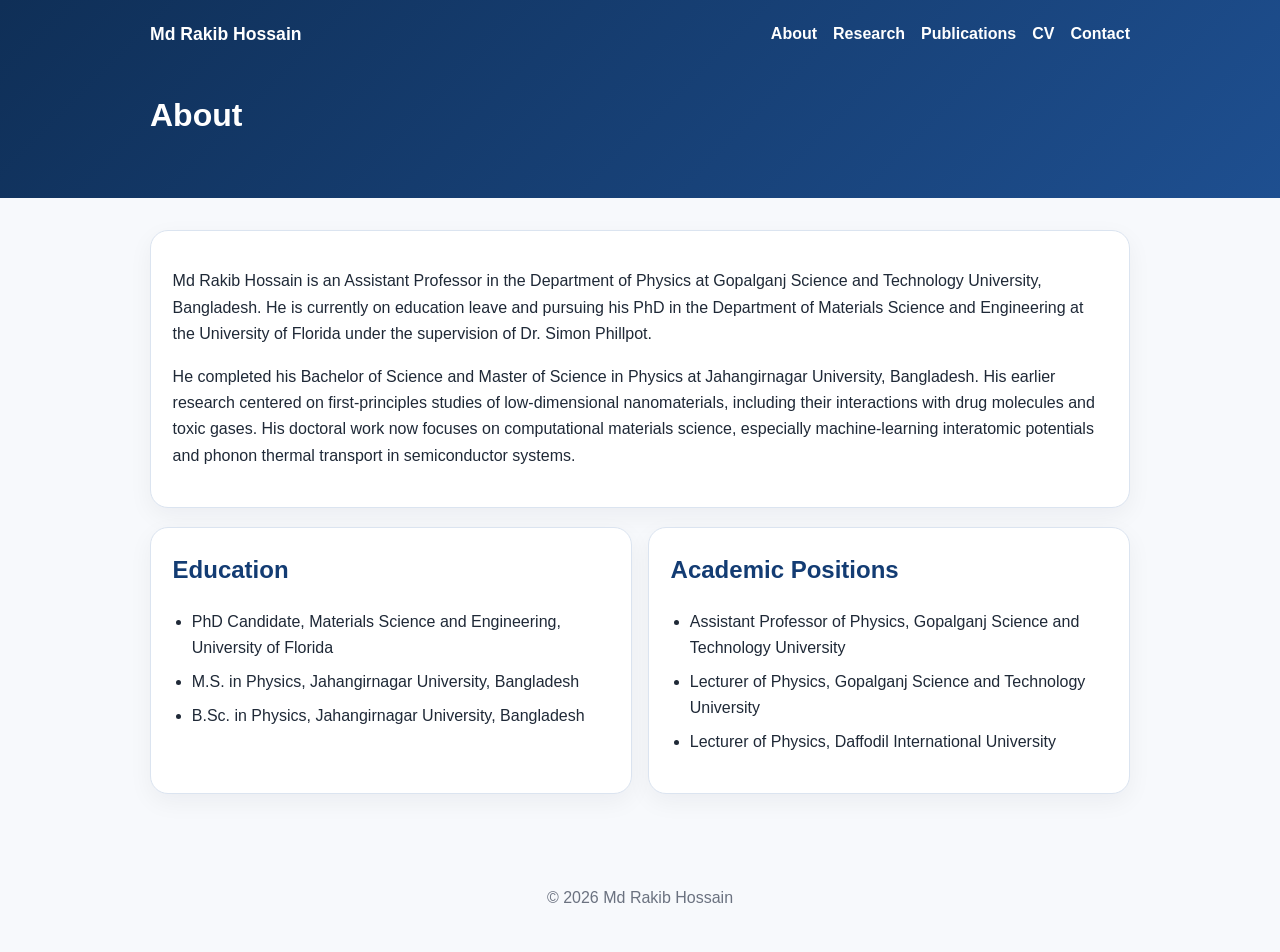
==== about.html @ ade35767 "Add personal website files" ====
<!DOCTYPE html>
<html lang="en">
<head>
  <meta charset="UTF-8" />
  <meta name="viewport" content="width=device-width, initial-scale=1.0" />
  <title>About | Md Rakib Hossain</title>
  <link rel="stylesheet" href="style.css" />
</head>
<body>
  <header class="site-header">
    <div class="container">
      <div class="topnav">
        <a class="brand" href="index.html">Md Rakib Hossain</a>
        <nav class="nav-links">
          <a href="about.html">About</a>
          <a href="research.html">Research</a>
          <a href="publications.html">Publications</a>
          <a href="cv.html">CV</a>
          <a href="contact.html">Contact</a>
        </nav>
      </div>
      <h1 class="page-title">About</h1>
    </div>
  </header>

  <main>
    <div class="container">
      <div class="card">
        <p>
          Md Rakib Hossain is an Assistant Professor in the Department of Physics at Gopalganj Science and Technology
          University, Bangladesh. He is currently on education leave and pursuing his PhD in the Department of Materials
          Science and Engineering at the University of Florida under the supervision of Dr. Simon Phillpot.
        </p>
        <p>
          He completed his Bachelor of Science and Master of Science in Physics at Jahangirnagar University, Bangladesh.
          His earlier research centered on first-principles studies of low-dimensional nanomaterials, including their
          interactions with drug molecules and toxic gases. His doctoral work now focuses on computational materials science,
          especially machine-learning interatomic potentials and phonon thermal transport in semiconductor systems.
        </p>
      </div>

      <div class="grid">
        <div class="card">
          <h2 class="section-title">Education</h2>
          <ul>
            <li>PhD Candidate, Materials Science and Engineering, University of Florida</li>
            <li>M.S. in Physics, Jahangirnagar University, Bangladesh</li>
            <li>B.Sc. in Physics, Jahangirnagar University, Bangladesh</li>
          </ul>
        </div>

        <div class="card">
          <h2 class="section-title">Academic Positions</h2>
          <ul>
            <li>Assistant Professor of Physics, Gopalganj Science and Technology University</li>
            <li>Lecturer of Physics, Gopalganj Science and Technology University</li>
            <li>Lecturer of Physics, Daffodil International University</li>
          </ul>
        </div>
      </div>
    </div>
  </main>

  <footer class="footer"><div class="container">© 2026 Md Rakib Hossain</div></footer>
</body>
</html>
---- style.css ----
:root {
  --primary: #133c73;
  --accent: #2e6fd0;
  --text: #1f2937;
  --muted: #6b7280;
  --bg: #f7f9fc;
  --card: #ffffff;
  --border: #dbe4f0;
  --maxw: 980px;
}
* { box-sizing: border-box; }
html { scroll-behavior: smooth; }
body {
  margin: 0;
  font-family: Arial, Helvetica, sans-serif;
  color: var(--text);
  background: var(--bg);
  line-height: 1.65;
}
a { color: var(--accent); text-decoration: none; }
a:hover { text-decoration: underline; }
.container { width: min(var(--maxw), calc(100% - 2rem)); margin: 0 auto; }
.site-header {
  background: linear-gradient(135deg, #0f2f57, #1e4f90);
  color: #fff;
  padding: 1.25rem 0 2.5rem;
}
.topnav {
  display: flex;
  flex-wrap: wrap;
  gap: 1rem;
  justify-content: space-between;
  align-items: center;
  margin-bottom: 2.5rem;
}
.brand { font-weight: 700; font-size: 1.1rem; color: #fff; }
.nav-links { display: flex; flex-wrap: wrap; gap: 1rem; }
.nav-links a { color: #fff; font-weight: 600; }
.hero h1 { margin: 0 0 .6rem; font-size: clamp(2rem, 4vw, 3rem); }
.hero p { margin: 0.35rem 0; max-width: 800px; }
.hero-links { margin-top: 1rem; display: flex; flex-wrap: wrap; gap: .8rem; }
.button {
  display: inline-block;
  padding: .7rem 1rem;
  border-radius: 999px;
  border: 1px solid rgba(255,255,255,.35);
  color: #fff;
  font-weight: 700;
}
.button.secondary { background: rgba(255,255,255,.12); }
main { padding: 2rem 0 3rem; }
.card {
  background: var(--card);
  border: 1px solid var(--border);
  border-radius: 18px;
  padding: 1.35rem;
  box-shadow: 0 8px 24px rgba(15, 23, 42, 0.05);
  margin-bottom: 1.2rem;
}
.grid {
  display: grid;
  grid-template-columns: repeat(auto-fit, minmax(260px, 1fr));
  gap: 1rem;
}
.page-title { margin: 0 0 1rem; font-size: 2rem; }
.section-title { margin-top: 0; color: var(--primary); }
ul { padding-left: 1.2rem; }
li { margin-bottom: .45rem; }
.meta { color: var(--muted); }
.footer {
  padding: 1.5rem 0 2.5rem;
  color: var(--muted);
  text-align: center;
}
.table-list {
  display: grid;
  gap: .8rem;
}
.pub-item {
  padding: 1rem;
  border: 1px solid var(--border);
  border-radius: 14px;
  background: #fbfdff;
}
.two-col {
  display: grid;
  grid-template-columns: 2fr 1fr;
  gap: 1rem;
}
@media (max-width: 760px) {
  .two-col { grid-template-columns: 1fr; }
}
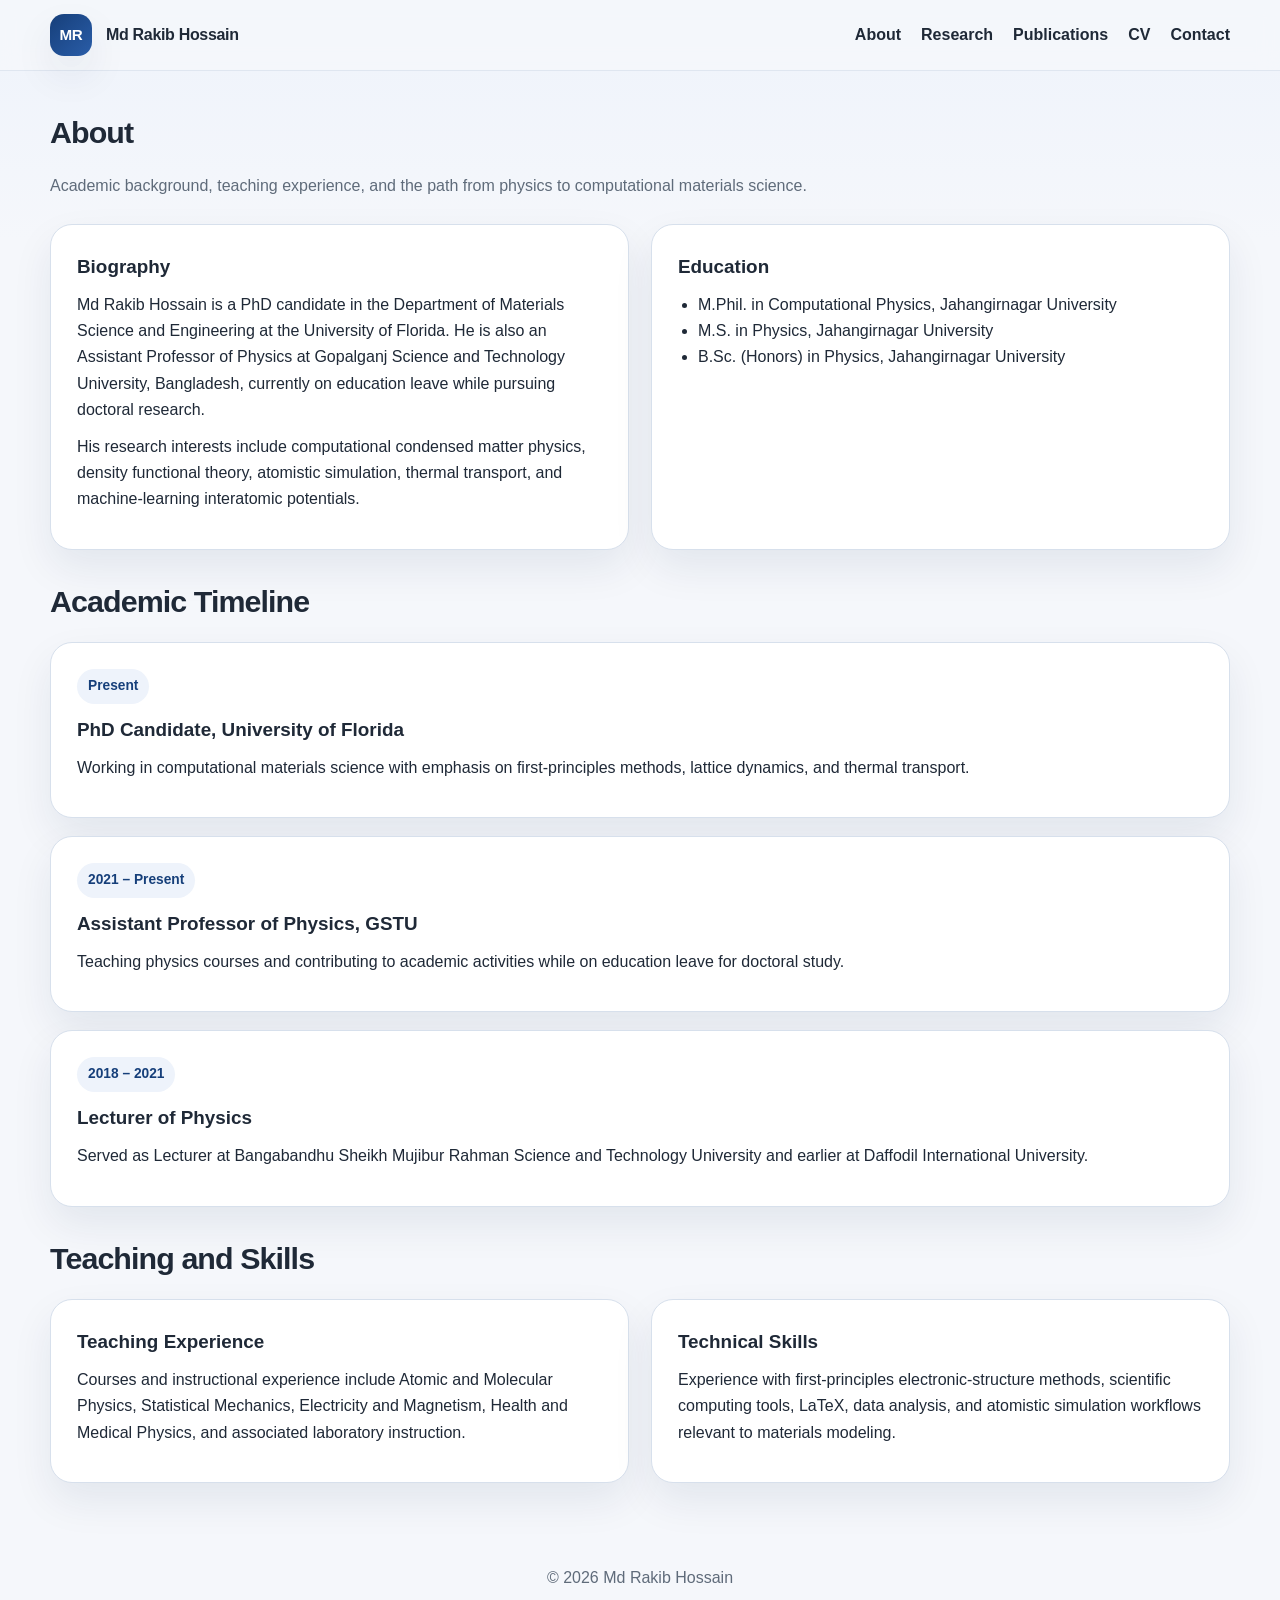
==== commit a3c36f18: "Add files via upload" ====
--- a/about.html
+++ b/about.html
@@ -8,56 +8,74 @@
 </head>
 <body>
   <header class="site-header">
-    <div class="container">
-      <div class="topnav">
-        <a class="brand" href="index.html">Md Rakib Hossain</a>
-        <nav class="nav-links">
-          <a href="about.html">About</a>
-          <a href="research.html">Research</a>
-          <a href="publications.html">Publications</a>
-          <a href="cv.html">CV</a>
-          <a href="contact.html">Contact</a>
-        </nav>
-      </div>
-      <h1 class="page-title">About</h1>
+    <div class="container nav-wrap">
+      <a class="brand" href="index.html"><span class="brand-mark">MR</span><span>Md Rakib Hossain</span></a>
+      <nav class="nav-links">
+        <a href="about.html">About</a>
+        <a href="research.html">Research</a>
+        <a href="publications.html">Publications</a>
+        <a href="cv.html">CV</a>
+        <a href="contact.html">Contact</a>
+      </nav>
     </div>
   </header>
 
   <main>
     <div class="container">
-      <div class="card">
-        <p>
-          Md Rakib Hossain is an Assistant Professor in the Department of Physics at Gopalganj Science and Technology
-          University, Bangladesh. He is currently on education leave and pursuing his PhD in the Department of Materials
-          Science and Engineering at the University of Florida under the supervision of Dr. Simon Phillpot.
-        </p>
-        <p>
-          He completed his Bachelor of Science and Master of Science in Physics at Jahangirnagar University, Bangladesh.
-          His earlier research centered on first-principles studies of low-dimensional nanomaterials, including their
-          interactions with drug molecules and toxic gases. His doctoral work now focuses on computational materials science,
-          especially machine-learning interatomic potentials and phonon thermal transport in semiconductor systems.
-        </p>
-      </div>
+      <section class="section">
+        <h1 class="section-title">About</h1>
+        <p class="section-lead">Academic background, teaching experience, and the path from physics to computational materials science.</p>
+        <div class="grid-2">
+          <article class="card">
+            <h3>Biography</h3>
+            <p>Md Rakib Hossain is a PhD candidate in the Department of Materials Science and Engineering at the University of Florida. He is also an Assistant Professor of Physics at Gopalganj Science and Technology University, Bangladesh, currently on education leave while pursuing doctoral research.</p>
+            <p>His research interests include computational condensed matter physics, density functional theory, atomistic simulation, thermal transport, and machine-learning interatomic potentials.</p>
+          </article>
+          <article class="card">
+            <h3>Education</h3>
+            <ul class="clean-list">
+              <li>M.Phil. in Computational Physics, Jahangirnagar University</li>
+              <li>M.S. in Physics, Jahangirnagar University</li>
+              <li>B.Sc. (Honors) in Physics, Jahangirnagar University</li>
+            </ul>
+          </article>
+        </div>
+      </section>
 
-      <div class="grid">
-        <div class="card">
-          <h2 class="section-title">Education</h2>
-          <ul>
-            <li>PhD Candidate, Materials Science and Engineering, University of Florida</li>
-            <li>M.S. in Physics, Jahangirnagar University, Bangladesh</li>
-            <li>B.Sc. in Physics, Jahangirnagar University, Bangladesh</li>
-          </ul>
+      <section class="section">
+        <h2 class="section-title">Academic Timeline</h2>
+        <div class="timeline">
+          <article class="timeline-item">
+            <span class="kicker">Present</span>
+            <h3>PhD Candidate, University of Florida</h3>
+            <p>Working in computational materials science with emphasis on first-principles methods, lattice dynamics, and thermal transport.</p>
+          </article>
+          <article class="timeline-item">
+            <span class="kicker">2021 – Present</span>
+            <h3>Assistant Professor of Physics, GSTU</h3>
+            <p>Teaching physics courses and contributing to academic activities while on education leave for doctoral study.</p>
+          </article>
+          <article class="timeline-item">
+            <span class="kicker">2018 – 2021</span>
+            <h3>Lecturer of Physics</h3>
+            <p>Served as Lecturer at Bangabandhu Sheikh Mujibur Rahman Science and Technology University and earlier at Daffodil International University.</p>
+          </article>
         </div>
+      </section>
 
-        <div class="card">
-          <h2 class="section-title">Academic Positions</h2>
-          <ul>
-            <li>Assistant Professor of Physics, Gopalganj Science and Technology University</li>
-            <li>Lecturer of Physics, Gopalganj Science and Technology University</li>
-            <li>Lecturer of Physics, Daffodil International University</li>
-          </ul>
+      <section class="section">
+        <h2 class="section-title">Teaching and Skills</h2>
+        <div class="grid-2">
+          <article class="card">
+            <h3>Teaching Experience</h3>
+            <p>Courses and instructional experience include Atomic and Molecular Physics, Statistical Mechanics, Electricity and Magnetism, Health and Medical Physics, and associated laboratory instruction.</p>
+          </article>
+          <article class="card">
+            <h3>Technical Skills</h3>
+            <p>Experience with first-principles electronic-structure methods, scientific computing tools, LaTeX, data analysis, and atomistic simulation workflows relevant to materials modeling.</p>
+          </article>
         </div>
-      </div>
+      </section>
     </div>
   </main>
 
--- a/style.css
+++ b/style.css
@@ -1,92 +1,360 @@
 :root {
-  --primary: #133c73;
-  --accent: #2e6fd0;
+  --bg: #f5f7fb;
+  --surface: #ffffff;
+  --surface-2: #eef3fb;
   --text: #1f2937;
-  --muted: #6b7280;
-  --bg: #f7f9fc;
-  --card: #ffffff;
-  --border: #dbe4f0;
-  --maxw: 980px;
-}
+  --muted: #5f6b7a;
+  --line: #d7e0ec;
+  --primary: #163f7a;
+  --primary-2: #2a5da8;
+  --accent: #e7efff;
+  --shadow: 0 18px 40px rgba(16, 38, 74, 0.08);
+  --radius: 22px;
+  --container: 1180px;
+}
+
 * { box-sizing: border-box; }
 html { scroll-behavior: smooth; }
 body {
   margin: 0;
-  font-family: Arial, Helvetica, sans-serif;
+  font-family: Inter, "Segoe UI", Roboto, Arial, sans-serif;
+  background: linear-gradient(180deg, #eef3fb 0%, var(--bg) 240px);
   color: var(--text);
-  background: var(--bg);
   line-height: 1.65;
 }
-a { color: var(--accent); text-decoration: none; }
+
+a { color: var(--primary-2); text-decoration: none; }
 a:hover { text-decoration: underline; }
-.container { width: min(var(--maxw), calc(100% - 2rem)); margin: 0 auto; }
+
+.container {
+  width: min(var(--container), calc(100% - 32px));
+  margin: 0 auto;
+}
+
 .site-header {
-  background: linear-gradient(135deg, #0f2f57, #1e4f90);
+  position: sticky;
+  top: 0;
+  z-index: 50;
+  backdrop-filter: blur(10px);
+  background: rgba(245, 247, 251, 0.88);
+  border-bottom: 1px solid rgba(215, 224, 236, 0.75);
+}
+
+.nav-wrap {
+  display: flex;
+  align-items: center;
+  justify-content: space-between;
+  gap: 20px;
+  padding: 14px 0;
+}
+
+.brand {
+  display: flex;
+  align-items: center;
+  gap: 14px;
+  color: var(--text);
+  font-weight: 800;
+  letter-spacing: -0.02em;
+}
+
+.brand-mark {
+  width: 42px;
+  height: 42px;
+  border-radius: 14px;
+  display: grid;
+  place-items: center;
+  background: linear-gradient(135deg, var(--primary) 0%, var(--primary-2) 100%);
   color: #fff;
-  padding: 1.25rem 0 2.5rem;
-}
-.topnav {
+  font-size: 0.95rem;
+  box-shadow: var(--shadow);
+}
+
+.nav-links {
   display: flex;
   flex-wrap: wrap;
-  gap: 1rem;
+  gap: 20px;
+}
+
+.nav-links a {
+  color: var(--text);
+  font-weight: 600;
+}
+
+.hero {
+  padding: 54px 0 28px;
+}
+
+.hero-grid {
+  display: grid;
+  grid-template-columns: 1.8fr 1fr;
+  gap: 26px;
+  align-items: stretch;
+}
+
+.hero-card,
+.card,
+.stat,
+.timeline-item,
+.pub-item,
+.contact-card,
+.feature-card {
+  background: var(--surface);
+  border: 1px solid var(--line);
+  border-radius: var(--radius);
+  box-shadow: var(--shadow);
+}
+
+.hero-card {
+  padding: 38px;
+  background: linear-gradient(135deg, #163f7a 0%, #204f93 55%, #3566ae 100%);
+  color: #fff;
+}
+
+.eyebrow {
+  display: inline-flex;
+  gap: 8px;
+  align-items: center;
+  background: rgba(255,255,255,0.13);
+  border: 1px solid rgba(255,255,255,0.18);
+  padding: 8px 14px;
+  border-radius: 999px;
+  font-size: 0.92rem;
+  margin-bottom: 18px;
+}
+
+.hero h1 {
+  margin: 0 0 14px;
+  font-size: clamp(2.4rem, 5vw, 4rem);
+  line-height: 1.04;
+  letter-spacing: -0.04em;
+}
+
+.hero p {
+  margin: 0 0 12px;
+  font-size: 1.08rem;
+  color: rgba(255,255,255,0.95);
+}
+
+.hero-actions {
+  display: flex;
+  flex-wrap: wrap;
+  gap: 14px;
+  margin-top: 28px;
+}
+
+.button {
+  display: inline-flex;
+  align-items: center;
+  justify-content: center;
+  min-height: 46px;
+  padding: 0 18px;
+  border-radius: 999px;
+  border: 1px solid transparent;
+  font-weight: 700;
+  transition: 0.2s ease;
+}
+
+.button.primary {
+  background: #fff;
+  color: var(--primary);
+}
+
+.button.secondary {
+  background: rgba(255,255,255,0.12);
+  color: #fff;
+  border-color: rgba(255,255,255,0.2);
+}
+
+.button.ghost {
+  background: var(--accent);
+  color: var(--primary);
+  border-color: #c8d8f7;
+}
+
+.button:hover { transform: translateY(-1px); text-decoration: none; }
+
+.profile-panel {
+  padding: 28px;
+  display: flex;
+  flex-direction: column;
   justify-content: space-between;
-  align-items: center;
-  margin-bottom: 2.5rem;
-}
-.brand { font-weight: 700; font-size: 1.1rem; color: #fff; }
-.nav-links { display: flex; flex-wrap: wrap; gap: 1rem; }
-.nav-links a { color: #fff; font-weight: 600; }
-.hero h1 { margin: 0 0 .6rem; font-size: clamp(2rem, 4vw, 3rem); }
-.hero p { margin: 0.35rem 0; max-width: 800px; }
-.hero-links { margin-top: 1rem; display: flex; flex-wrap: wrap; gap: .8rem; }
-.button {
+}
+
+.profile-top {
+  display: flex;
+  align-items: center;
+  gap: 18px;
+}
+
+.profile-photo {
+  width: 96px;
+  height: 96px;
+  border-radius: 28px;
+  display: grid;
+  place-items: center;
+  background: linear-gradient(135deg, #dce8ff 0%, #eef4ff 100%);
+  color: var(--primary);
+  font-size: 2rem;
+  font-weight: 800;
+  border: 1px solid #cddbf1;
+}
+
+.profile-panel h2 {
+  margin: 0;
+  font-size: 1.5rem;
+  line-height: 1.15;
+}
+
+.muted, .small { color: var(--muted); }
+.small { font-size: 0.94rem; }
+
+.quick-list,
+.clean-list {
+  margin: 0;
+  padding-left: 20px;
+}
+
+main {
+  padding: 10px 0 56px;
+}
+
+.section {
+  margin-top: 26px;
+}
+
+.section-title {
+  margin: 0 0 16px;
+  font-size: 1.9rem;
+  letter-spacing: -0.03em;
+}
+
+.section-lead {
+  margin: 0 0 24px;
+  color: var(--muted);
+  max-width: 850px;
+}
+
+.grid-3,
+.grid-2,
+.feature-grid,
+.stats-grid,
+.contact-grid,
+.pub-grid {
+  display: grid;
+  gap: 22px;
+}
+
+.grid-3, .feature-grid { grid-template-columns: repeat(3, minmax(0, 1fr)); }
+.grid-2, .contact-grid, .pub-grid { grid-template-columns: repeat(2, minmax(0, 1fr)); }
+.stats-grid { grid-template-columns: repeat(4, minmax(0, 1fr)); }
+
+.card,
+.feature-card,
+.contact-card,
+.pub-item,
+.timeline-item,
+.stat {
+  padding: 26px;
+}
+
+.card h3,
+.feature-card h3,
+.contact-card h3,
+.pub-item h3,
+.timeline-item h3,
+.stat h3 {
+  margin: 0 0 10px;
+  font-size: 1.18rem;
+}
+
+.kicker {
   display: inline-block;
-  padding: .7rem 1rem;
+  margin-bottom: 10px;
+  padding: 6px 11px;
+  background: var(--surface-2);
   border-radius: 999px;
-  border: 1px solid rgba(255,255,255,.35);
-  color: #fff;
+  color: var(--primary);
+  font-size: 0.86rem;
   font-weight: 700;
 }
-.button.secondary { background: rgba(255,255,255,.12); }
-main { padding: 2rem 0 3rem; }
-.card {
-  background: var(--card);
-  border: 1px solid var(--border);
-  border-radius: 18px;
-  padding: 1.35rem;
-  box-shadow: 0 8px 24px rgba(15, 23, 42, 0.05);
-  margin-bottom: 1.2rem;
-}
-.grid {
-  display: grid;
-  grid-template-columns: repeat(auto-fit, minmax(260px, 1fr));
-  gap: 1rem;
-}
-.page-title { margin: 0 0 1rem; font-size: 2rem; }
-.section-title { margin-top: 0; color: var(--primary); }
-ul { padding-left: 1.2rem; }
-li { margin-bottom: .45rem; }
-.meta { color: var(--muted); }
+
+.stat-value {
+  font-size: 2rem;
+  font-weight: 800;
+  color: var(--primary);
+  line-height: 1;
+  margin-bottom: 8px;
+}
+
+.timeline {
+  display: grid;
+  gap: 18px;
+}
+
+.timeline-item p,
+.pub-item p,
+.card p,
+.contact-card p,
+.feature-card p {
+  margin: 0 0 10px;
+}
+
+.pub-item .authors,
+.pub-item .journal {
+  font-size: 0.98rem;
+}
+
+.pub-item .journal {
+  color: var(--muted);
+}
+
+.inline-links {
+  display: flex;
+  flex-wrap: wrap;
+  gap: 14px;
+  margin-top: 14px;
+}
+
 .footer {
-  padding: 1.5rem 0 2.5rem;
+  padding: 26px 0 40px;
   color: var(--muted);
   text-align: center;
 }
-.table-list {
-  display: grid;
-  gap: .8rem;
-}
-.pub-item {
-  padding: 1rem;
-  border: 1px solid var(--border);
-  border-radius: 14px;
-  background: #fbfdff;
-}
-.two-col {
-  display: grid;
-  grid-template-columns: 2fr 1fr;
-  gap: 1rem;
-}
-@media (max-width: 760px) {
-  .two-col { grid-template-columns: 1fr; }
-}
+
+.note-box {
+  padding: 18px 20px;
+  background: #f7faff;
+  border: 1px dashed #c7d7f0;
+  border-radius: 18px;
+  color: var(--muted);
+}
+
+@media (max-width: 980px) {
+  .hero-grid,
+  .grid-3,
+  .feature-grid,
+  .stats-grid,
+  .grid-2,
+  .contact-grid,
+  .pub-grid {
+    grid-template-columns: 1fr;
+  }
+
+  .nav-wrap {
+    flex-direction: column;
+    align-items: flex-start;
+  }
+
+  .hero-card,
+  .profile-panel {
+    padding: 26px;
+  }
+}
+
+@media (max-width: 640px) {
+  .container { width: min(var(--container), calc(100% - 20px)); }
+  .hero { padding-top: 28px; }
+  .hero h1 { font-size: 2.4rem; }
+  .profile-top { flex-direction: column; align-items: flex-start; }
+  .nav-links { gap: 14px; }
+}
